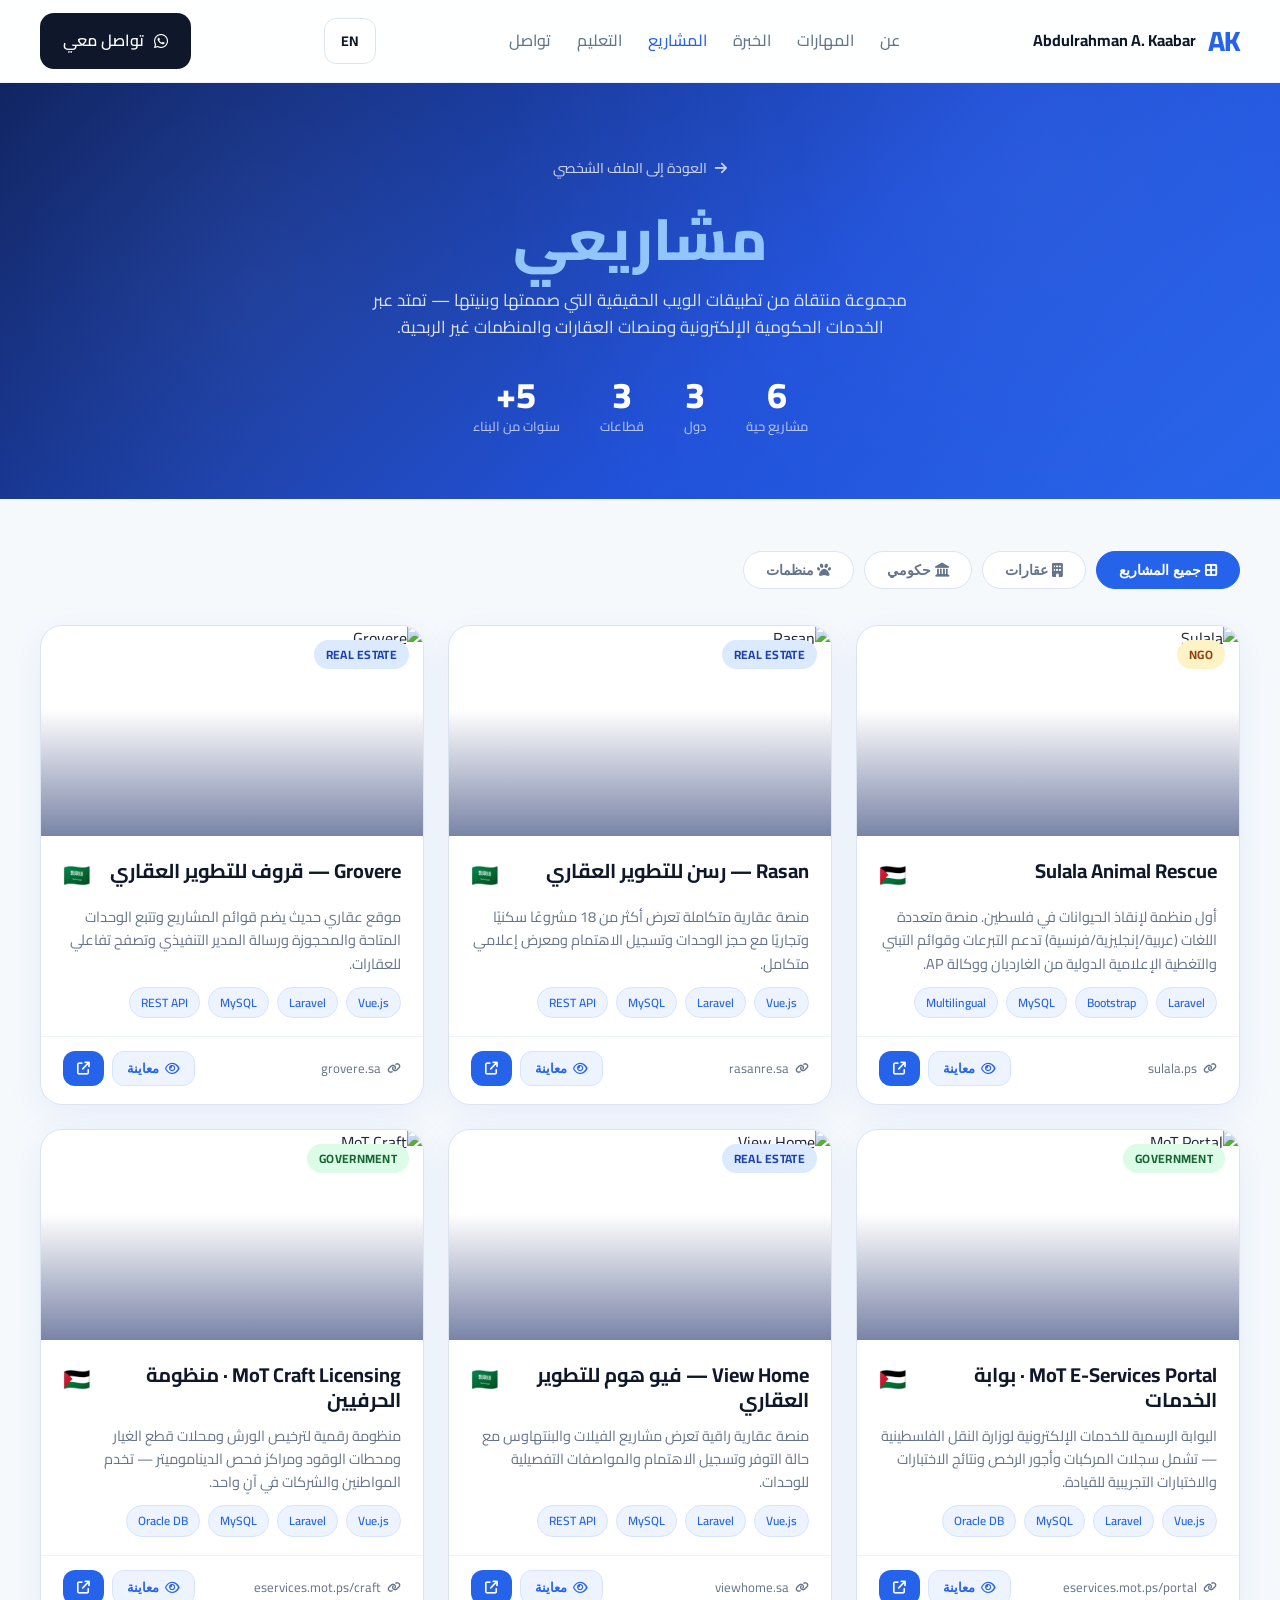
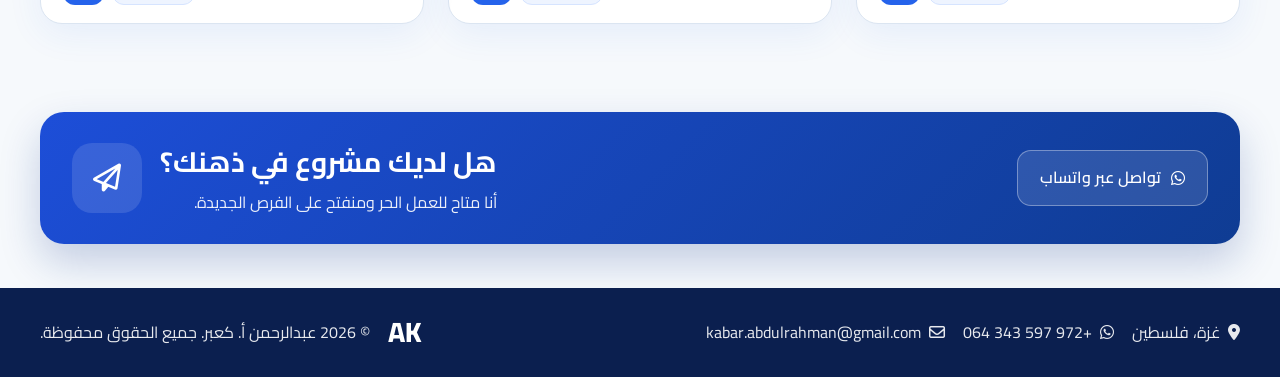
==== projects.html @ 9b55943f "first commit" ====
﻿<!DOCTYPE html>
<html lang="ar" dir="rtl">
<head>
  <meta charset="UTF-8" />
  <meta name="viewport" content="width=device-width, initial-scale=1.0" />
  <title>Projects | Abdulrahman A. Kaabar</title>

  <link rel="preconnect" href="https://fonts.googleapis.com">
  <link rel="preconnect" href="https://fonts.gstatic.com" crossorigin>
  <link href="https://fonts.googleapis.com/css2?family=Inter:wght@400;500;600;700;800&display=swap" rel="stylesheet">
  <link rel="stylesheet" href="https://cdnjs.cloudflare.com/ajax/libs/font-awesome/6.5.2/css/all.min.css" />
  <link rel="stylesheet" href="style.css" />
  <!-- Anti-flash: apply saved language before render -->
  <script>(function(){var l=localStorage.getItem('cv_lang')||'ar';document.documentElement.lang=l;document.documentElement.dir=l==='ar'?'rtl':'ltr';}())</script>

  <style>
    /* Hero banner */
    .projects-hero {
      background: linear-gradient(135deg, #0b1f5e 0%, #1d4ed8 60%, #2563eb 100%);
      padding: 72px 0 60px;
      color: #fff;
      text-align: center;
      position: relative;
      overflow: hidden;
    }
    .projects-hero::before {
      content: "";
      position: absolute;
      inset: 0;
      background-image:
        radial-gradient(circle at 20% 50%, rgba(255,255,255,.06) 0%, transparent 55%),
        radial-gradient(circle at 80% 20%, rgba(255,255,255,.05) 0%, transparent 50%);
    }
    .projects-hero .container { position: relative; }
    .back-link {
      display: inline-flex;
      align-items: center;
      gap: 8px;
      color: rgba(255,255,255,.75);
      font-size: 14px;
      font-weight: 500;
      margin-bottom: 28px;
      transition: color .2s;
    }
    .back-link:hover { color: #fff; }
    .projects-hero h1 {
      font-size: clamp(36px,6vw,58px);
      font-weight: 800;
      line-height: 1.1;
      margin-bottom: 16px;
    }
    .projects-hero h1 span { color: #93c5fd; }
    .projects-hero > .container > p {
      font-size: 17px;
      opacity: .85;
      max-width: 560px;
      margin: 0 auto 36px;
    }
    .stats-row { display: flex; justify-content: center; gap: 40px; flex-wrap: wrap; }
    .stat-item { text-align: center; }
    .stat-item .num { display: block; font-size: 36px; font-weight: 800; color: #fff; line-height: 1; }
    .stat-item .lbl { font-size: 13px; color: rgba(255,255,255,.65); font-weight: 500; margin-top: 4px; }

    /* Section */
    .projects-section { padding: 52px 0 64px; }

    /* Filter bar */
    .filter-bar { display: flex; flex-wrap: wrap; gap: 10px; margin-bottom: 36px; }
    .filter-btn {
      padding: 10px 22px;
      border-radius: 999px;
      border: 1px solid var(--border);
      background: var(--white);
      color: var(--muted);
      font-size: 14px;
      font-weight: 600;
      cursor: pointer;
      transition: all .2s;
    }
    .filter-btn:hover, .filter-btn.active {
      background: var(--primary);
      border-color: var(--primary);
      color: #fff;
    }

    /* Grid */
    .all-projects-grid {
      display: grid;
      grid-template-columns: repeat(3,1fr);
      gap: 24px;
    }

    /* Card */
    .pcard {
      background: var(--white);
      border: 1px solid var(--border);
      border-radius: 22px;
      overflow: hidden;
      box-shadow: var(--shadow);
      display: flex;
      flex-direction: column;
      transition: transform .25s, box-shadow .25s;
    }
    .pcard:hover {
      transform: translateY(-6px);
      box-shadow: 0 20px 50px rgba(37,99,235,.13);
    }
    .pcard-thumb {
      position: relative;
      height: 210px;
      overflow: hidden;
      cursor: pointer;
    }
    .pcard-thumb img {
      width: 100%; height: 100%;
      object-fit: cover;
      transition: transform .4s ease;
    }
    .pcard:hover .pcard-thumb img { transform: scale(1.05); }
    .pcard-thumb-overlay {
      position: absolute;
      inset: 0;
      background: linear-gradient(to top, rgba(11,31,94,.55) 0%, transparent 60%);
      transition: background .25s;
    }
    .pcard-thumb:hover .pcard-thumb-overlay {
      background: linear-gradient(to top, rgba(11,31,94,.72) 0%, rgba(11,31,94,.3) 100%);
    }
    .pcard-preview-hint {
      position: absolute;
      inset: 0;
      display: flex;
      flex-direction: column;
      align-items: center;
      justify-content: center;
      gap: 8px;
      opacity: 0;
      transition: opacity .25s;
      color: #fff;
      font-weight: 700;
      font-size: 15px;
    }
    .pcard-preview-hint i { font-size: 32px; }
    .pcard-thumb:hover .pcard-preview-hint { opacity: 1; }

    .pcard-cat {
      position: absolute;
      top: 14px; left: 14px;
      padding: 5px 12px;
      border-radius: 999px;
      font-size: 12px; font-weight: 700;
      letter-spacing: .3px;
      text-transform: uppercase;
      z-index: 2;
    }
    .cat-ngo        { background: #fef3c7; color: #92400e; }
    .cat-realestate { background: #dbeafe; color: #1e40af; }
    .cat-gov        { background: #dcfce7; color: #166534; }

    .pcard-body {
      padding: 22px 22px 18px;
      flex: 1;
      display: flex;
      flex-direction: column;
      gap: 12px;
    }
    .pcard-title-row {
      display: flex;
      align-items: flex-start;
      justify-content: space-between;
      gap: 10px;
    }
    .pcard-title-row h3 { font-size: 20px; font-weight: 700; color: var(--secondary); line-height: 1.25; }
    .pcard-title-row .pcard-flag { font-size: 22px; flex-shrink: 0; }
    .pcard-desc { color: var(--muted); font-size: 14.5px; line-height: 1.6; flex: 1; }
    .pcard-stack { display: flex; flex-wrap: wrap; gap: 8px; }
    .pcard-stack span {
      background: #eef4ff; color: var(--primary);
      border: 1px solid #d6e4ff;
      padding: 5px 11px;
      border-radius: 999px;
      font-size: 12px; font-weight: 600;
    }

    .pcard-footer {
      padding: 14px 22px 18px;
      display: flex;
      align-items: center;
      justify-content: space-between;
      gap: 10px;
      border-top: 1px solid #edf2f7;
    }
    .pcard-url {
      font-size: 13px; color: var(--muted);
      display: flex; align-items: center; gap: 6px;
      min-width: 0; overflow: hidden;
      text-overflow: ellipsis; white-space: nowrap;
    }
    .pcard-url i { font-size: 11px; flex-shrink: 0; }
    .pcard-actions { display: flex; gap: 8px; flex-shrink: 0; }
    .btn-preview {
      display: inline-flex;
      align-items: center;
      gap: 6px;
      padding: 9px 14px;
      border-radius: 12px;
      background: #eef4ff;
      color: var(--primary);
      border: 1px solid #d6e4ff;
      font-size: 13px; font-weight: 600;
      cursor: pointer;
      transition: all .2s;
    }
    .btn-preview:hover { background: #dbeafe; border-color: #bcd0ff; }
    .pcard-live {
      display: inline-flex;
      align-items: center;
      gap: 7px;
      padding: 9px 14px;
      border-radius: 12px;
      background: var(--primary);
      color: #fff;
      font-size: 13px; font-weight: 600;
      transition: background .2s;
    }
    .pcard-live:hover { background: #1d4ed8; }

    /* ── Browser Preview Modal ─ */
    .preview-backdrop {
      position: fixed;
      inset: 0;
      background: rgba(10,20,50,.72);
      backdrop-filter: blur(6px);
      z-index: 2000;
      display: flex;
      align-items: center;
      justify-content: center;
      opacity: 0;
      pointer-events: none;
      transition: opacity .3s;
    }
    .preview-backdrop.open { opacity: 1; pointer-events: all; }

    .preview-window {
      width: min(1160px, calc(100vw - 32px));
      height: min(780px, calc(100vh - 40px));
      background: #1e2436;
      border-radius: 16px;
      overflow: hidden;
      display: flex;
      flex-direction: column;
      box-shadow: 0 40px 100px rgba(0,0,0,.55);
      transform: scale(.94) translateY(20px);
      transition: transform .3s cubic-bezier(.34,1.56,.64,1);
    }
    .preview-backdrop.open .preview-window {
      transform: scale(1) translateY(0);
    }

    /* title bar */
    .preview-titlebar {
      background: #2a3044;
      padding: 0 16px;
      height: 44px;
      display: flex;
      align-items: center;
      gap: 12px;
      flex-shrink: 0;
      border-bottom: 1px solid rgba(255,255,255,.06);
    }
    .traffic-lights { display: flex; gap: 7px; flex-shrink: 0; }
    .tl {
      width: 13px; height: 13px;
      border-radius: 50%;
      cursor: pointer;
      transition: filter .15s;
    }
    .tl:hover { filter: brightness(.8); }
    .tl-close { background: #ff5f57; }
    .tl-min   { background: #febc2e; }
    .tl-max   { background: #28c840; }

    .preview-addressbar {
      flex: 1;
      display: flex;
      align-items: center;
      gap: 8px;
      background: #1a1f31;
      border-radius: 8px;
      padding: 0 12px;
      height: 30px;
      min-width: 0;
    }
    .preview-addressbar i {
      color: rgba(255,255,255,.35);
      font-size: 12px;
      flex-shrink: 0;
    }
    .preview-url-text {
      font-size: 13px;
      color: rgba(255,255,255,.7);
      font-family: monospace;
      white-space: nowrap;
      overflow: hidden;
      text-overflow: ellipsis;
      flex: 1;
    }
    .preview-nav-btn {
      background: none; border: none;
      color: rgba(255,255,255,.5);
      cursor: pointer; font-size: 14px;
      padding: 6px 8px; border-radius: 6px;
      transition: all .15s; flex-shrink: 0;
    }
    .preview-nav-btn:hover { background: rgba(255,255,255,.08); color: #fff; }

    /* tab strip */
    .preview-tab {
      display: flex;
      align-items: center;
      gap: 8px;
      padding: 0 14px;
      height: 34px;
      background: #151a28;
      flex-shrink: 0;
      border-bottom: 1px solid rgba(255,255,255,.05);
    }
    .tab-favicon {
      width: 14px; height: 14px;
      border-radius: 3px;
      background: #3b82f6;
      display: grid; place-items: center;
      font-size: 9px; color: #fff; flex-shrink: 0;
    }
    .tab-title {
      font-size: 12px;
      color: rgba(255,255,255,.65);
      white-space: nowrap; overflow: hidden;
      text-overflow: ellipsis; max-width: 260px;
    }
    .tab-close-btn {
      margin-left: auto;
      background: none; border: none;
      color: rgba(255,255,255,.35);
      cursor: pointer; font-size: 11px;
      padding: 3px 5px; border-radius: 4px;
      transition: all .15s;
    }
    .tab-close-btn:hover { background: rgba(255,255,255,.1); color: #fff; }

    /* iframe wrapper */
    .preview-iframe-wrap {
      flex: 1;
      position: relative;
      background: #fff;
      overflow: hidden;
    }
    .preview-iframe-wrap iframe {
      width: 100%; height: 100%;
      border: none; display: block;
    }

    /* loader */
    .preview-loader {
      position: absolute; inset: 0;
      background: #f6f9fc;
      display: flex; flex-direction: column;
      align-items: center; justify-content: center;
      gap: 16px; z-index: 10;
      transition: opacity .3s;
    }
    .preview-loader.hidden { opacity: 0; pointer-events: none; }
    .spinner {
      width: 44px; height: 44px;
      border: 4px solid #dbeafe;
      border-top-color: var(--primary);
      border-radius: 50%;
      animation: spin .8s linear infinite;
    }
    @keyframes spin { to { transform: rotate(360deg); } }
    .preview-loader p { color: var(--muted); font-size: 14px; }

    /* fallback */
    .preview-fallback {
      position: absolute; inset: 0;
      background: #f6f9fc;
      display: none;
      flex-direction: column;
      align-items: center; justify-content: center;
      gap: 16px; text-align: center;
      padding: 32px; z-index: 11;
    }
    .preview-fallback.show { display: flex; }
    .fallback-icon {
      width: 72px; height: 72px;
      border-radius: 20px;
      background: #eef4ff;
      color: var(--primary);
      display: grid; place-items: center;
      font-size: 28px;
    }
    .preview-fallback h3 { font-size: 22px; color: var(--secondary); }
    .preview-fallback p { color: var(--muted); max-width: 380px; line-height: 1.6; }
    .fallback-actions {
      display: flex; gap: 10px; flex-wrap: wrap;
      justify-content: center; margin-top: 4px;
    }

    /* status bar */
    .preview-statusbar {
      background: #1a1f31;
      height: 26px;
      display: flex;
      align-items: center;
      justify-content: space-between;
      padding: 0 14px;
      flex-shrink: 0;
    }
    .preview-statusbar span { font-size: 11px; color: rgba(255,255,255,.35); font-family: monospace; }
    .status-dot {
      width: 7px; height: 7px; border-radius: 50%;
      background: #28c840;
      display: inline-block; margin-right: 6px;
    }
    .status-dot.loading { background: #febc2e; animation: pulse 1s infinite; }
    @keyframes pulse { 0%,100%{opacity:1}50%{opacity:.4} }

    .nav-active { color: var(--primary) !important; }

    /* Responsive */
    @media (max-width: 1000px) { .all-projects-grid { grid-template-columns: repeat(2,1fr); } }
    @media (max-width: 640px) {
      .all-projects-grid { grid-template-columns: 1fr; }
      .stats-row { gap: 24px; }
      .preview-window { border-radius: 10px; }
    }
  </style>
</head>
<body>

  <!-- Header -->
  <header class="header">
    <div class="container navbar">
      <a href="index.html" class="logo">
        <span class="logo-mark">AK</span>
        <span class="logo-text">Abdulrahman A. Kaabar</span>
      </a>
      <nav class="nav">
        <a href="index.html#about">About</a>
        <a href="index.html#skills">Skills</a>
        <a href="index.html#experience">Experience</a>
        <a href="index.html#projects" class="nav-active">Projects</a>
        <a href="index.html#education">Education</a>
        <a href="index.html#contact">Contact</a>
      </nav>
      <button class="lang-btn" id="langToggle" onclick="toggleLang()">EN</button>
      <a href="https://wa.me/972597343064" target="_blank" rel="noopener noreferrer" class="btn btn-dark">
        <i class="fa-brands fa-whatsapp"></i>
        Contact Me
      </a>
    </div>
  </header>

  <!-- Hero -->
  <section class="projects-hero">
    <div class="container">
      <a href="index.html" class="back-link">
        <i class="fa-solid fa-arrow-left"></i>
        Back to Portfolio
      </a>
      <h1>My <span>Projects</span></h1>
      <p>
        A curated collection of real-world web applications I designed and built —
        spanning government e-services, real estate platforms, and humanitarian NGOs.
      </p>
      <div class="stats-row">
        <div class="stat-item"><span class="num">6</span><span class="lbl">Live Projects</span></div>
        <div class="stat-item"><span class="num">3</span><span class="lbl">Countries</span></div>
        <div class="stat-item"><span class="num">3</span><span class="lbl">Industry Sectors</span></div>
        <div class="stat-item"><span class="num">5+</span><span class="lbl">Years Building</span></div>
      </div>
    </div>
  </section>

  <!-- Projects -->
  <section class="projects-section">
    <div class="container">

      <div class="filter-bar">
        <button class="filter-btn active" data-filter="all"><i class="fa-solid fa-border-all"></i>&nbsp; All Projects</button>
        <button class="filter-btn" data-filter="realestate"><i class="fa-solid fa-building"></i>&nbsp; Real Estate</button>
        <button class="filter-btn" data-filter="gov"><i class="fa-solid fa-landmark"></i>&nbsp; Government</button>
        <button class="filter-btn" data-filter="ngo"><i class="fa-solid fa-paw"></i>&nbsp; NGO / Non-Profit</button>
      </div>

      <div class="all-projects-grid" id="projectsGrid">

        <!-- 1 Sulala -->
        <div class="pcard" data-cat="ngo">
          <div class="pcard-thumb" onclick="openPreview('https://sulala.ps/','Sulala Animal Rescue')">
            <img src="https://images.unsplash.com/photo-1450778869180-41d0601e046e?auto=format&fit=crop&w=800&q=80" alt="Sulala" />
            <div class="pcard-thumb-overlay"></div>
            <span class="pcard-cat cat-ngo">NGO</span>
            <div class="pcard-preview-hint"><i class="fa-regular fa-eye"></i>Preview Site</div>
          </div>
          <div class="pcard-body">
            <div class="pcard-title-row"><h3>Sulala Animal Rescue</h3><span class="pcard-flag">🇵🇸</span></div>
            <p class="pcard-desc">First animal rescue NGO in Palestine. Multilingual (AR/EN/FR) platform with donations, adoption listings, and international media coverage by The Guardian & AP.</p>
            <div class="pcard-stack"><span>Laravel</span><span>Bootstrap</span><span>MySQL</span><span>Multilingual</span></div>
          </div>
          <div class="pcard-footer">
            <span class="pcard-url"><i class="fa-solid fa-link"></i> sulala.ps</span>
            <div class="pcard-actions">
              <button class="btn-preview" onclick="openPreview('https://sulala.ps/','Sulala Animal Rescue')"><i class="fa-regular fa-eye"></i> Preview</button>
              <a href="https://sulala.ps/" target="_blank" rel="noopener noreferrer" class="pcard-live"><i class="fa-solid fa-arrow-up-right-from-square"></i></a>
            </div>
          </div>
        </div>

        <!-- 2 Rasan -->
        <div class="pcard" data-cat="realestate">
          <div class="pcard-thumb" onclick="openPreview('https://rasanre.sa/','Rasan Real Estate')">
            <img src="https://images.unsplash.com/photo-1582407947304-fd86f028f716?auto=format&fit=crop&w=800&q=80" alt="Rasan" />
            <div class="pcard-thumb-overlay"></div>
            <span class="pcard-cat cat-realestate">Real Estate</span>
            <div class="pcard-preview-hint"><i class="fa-regular fa-eye"></i>Preview Site</div>
          </div>
          <div class="pcard-body">
            <div class="pcard-title-row"><h3>Rasan — رسن للتطوير العقاري</h3><span class="pcard-flag">🇸🇦</span></div>
            <p class="pcard-desc">Full-featured real estate platform. Showcases 18+ residential and commercial projects with unit reservations, interest registration, and a media gallery.</p>
            <div class="pcard-stack"><span>Vue.js</span><span>Laravel</span><span>MySQL</span><span>REST API</span></div>
          </div>
          <div class="pcard-footer">
            <span class="pcard-url"><i class="fa-solid fa-link"></i> rasanre.sa</span>
            <div class="pcard-actions">
              <button class="btn-preview" onclick="openPreview('https://rasanre.sa/','Rasan Real Estate')"><i class="fa-regular fa-eye"></i> Preview</button>
              <a href="https://rasanre.sa/" target="_blank" rel="noopener noreferrer" class="pcard-live"><i class="fa-solid fa-arrow-up-right-from-square"></i></a>
            </div>
          </div>
        </div>

        <!-- 3 Grovere -->
        <div class="pcard" data-cat="realestate">
          <div class="pcard-thumb" onclick="openPreview('http://grovere.sa/','Grovere Real Estate')">
            <img src="https://images.unsplash.com/photo-1486406146926-c627a92ad1ab?auto=format&fit=crop&w=800&q=80" alt="Grovere" />
            <div class="pcard-thumb-overlay"></div>
            <span class="pcard-cat cat-realestate">Real Estate</span>
            <div class="pcard-preview-hint"><i class="fa-regular fa-eye"></i>Preview Site</div>
          </div>
          <div class="pcard-body">
            <div class="pcard-title-row"><h3>Grovere — قروف للتطوير العقاري</h3><span class="pcard-flag">🇸🇦</span></div>
            <p class="pcard-desc">Modern real estate website with project listings, available/reserved unit tracking, CEO message section, and interactive property browsing.</p>
            <div class="pcard-stack"><span>Vue.js</span><span>Laravel</span><span>MySQL</span><span>REST API</span></div>
          </div>
          <div class="pcard-footer">
            <span class="pcard-url"><i class="fa-solid fa-link"></i> grovere.sa</span>
            <div class="pcard-actions">
              <button class="btn-preview" onclick="openPreview('http://grovere.sa/','Grovere Real Estate')"><i class="fa-regular fa-eye"></i> Preview</button>
              <a href="http://grovere.sa/" target="_blank" rel="noopener noreferrer" class="pcard-live"><i class="fa-solid fa-arrow-up-right-from-square"></i></a>
            </div>
          </div>
        </div>

        <!-- 4 MoT Portal -->
        <div class="pcard" data-cat="gov">
          <div class="pcard-thumb" onclick="openPreview('https://eservices.mot.ps/portal','MoT E-Services Portal')">
            <img src="https://images.unsplash.com/photo-1551288049-bebda4e38f71?auto=format&fit=crop&w=800&q=80" alt="MoT Portal" />
            <div class="pcard-thumb-overlay"></div>
            <span class="pcard-cat cat-gov">Government</span>
            <div class="pcard-preview-hint"><i class="fa-regular fa-eye"></i>Preview Site</div>
          </div>
          <div class="pcard-body">
            <div class="pcard-title-row"><h3>MoT E-Services Portal · بوابة الخدمات</h3><span class="pcard-flag">🇵🇸</span></div>
            <p class="pcard-desc">Official e-services portal for the Palestinian Ministry of Transport. Covers vehicle records, license fees, exam results, and mock driving tests.</p>
            <div class="pcard-stack"><span>Vue.js</span><span>Laravel</span><span>MySQL</span><span>Oracle DB</span></div>
          </div>
          <div class="pcard-footer">
            <span class="pcard-url"><i class="fa-solid fa-link"></i> eservices.mot.ps/portal</span>
            <div class="pcard-actions">
              <button class="btn-preview" onclick="openPreview('https://eservices.mot.ps/portal','MoT E-Services Portal')"><i class="fa-regular fa-eye"></i> Preview</button>
              <a href="https://eservices.mot.ps/portal" target="_blank" rel="noopener noreferrer" class="pcard-live"><i class="fa-solid fa-arrow-up-right-from-square"></i></a>
            </div>
          </div>
        </div>

        <!-- 5 View Home -->
        <div class="pcard" data-cat="realestate">
          <div class="pcard-thumb" onclick="openPreview('http://viewhome.sa/','View Home Real Estate')">
            <img src="https://images.unsplash.com/photo-1570129477492-45c003edd2be?auto=format&fit=crop&w=800&q=80" alt="View Home" />
            <div class="pcard-thumb-overlay"></div>
            <span class="pcard-cat cat-realestate">Real Estate</span>
            <div class="pcard-preview-hint"><i class="fa-regular fa-eye"></i>Preview Site</div>
          </div>
          <div class="pcard-body">
            <div class="pcard-title-row"><h3>View Home — فيو هوم للتطوير العقاري</h3><span class="pcard-flag">🇸🇦</span></div>
            <p class="pcard-desc">Premium real estate platform displaying villa and penthouse projects with availability status, interest registration, and detailed unit specifications.</p>
            <div class="pcard-stack"><span>Vue.js</span><span>Laravel</span><span>MySQL</span><span>REST API</span></div>
          </div>
          <div class="pcard-footer">
            <span class="pcard-url"><i class="fa-solid fa-link"></i> viewhome.sa</span>
            <div class="pcard-actions">
              <button class="btn-preview" onclick="openPreview('http://viewhome.sa/','View Home Real Estate')"><i class="fa-regular fa-eye"></i> Preview</button>
              <a href="http://viewhome.sa/" target="_blank" rel="noopener noreferrer" class="pcard-live"><i class="fa-solid fa-arrow-up-right-from-square"></i></a>
            </div>
          </div>
        </div>

        <!-- 6 MoT Craft -->
        <div class="pcard" data-cat="gov">
          <div class="pcard-thumb" onclick="openPreview('https://eservices.mot.ps/craft/','MoT Craft Licensing')">
            <img src="https://images.unsplash.com/photo-1503376780353-7e6692767b70?auto=format&fit=crop&w=800&q=80" alt="MoT Craft" />
            <div class="pcard-thumb-overlay"></div>
            <span class="pcard-cat cat-gov">Government</span>
            <div class="pcard-preview-hint"><i class="fa-regular fa-eye"></i>Preview Site</div>
          </div>
          <div class="pcard-body">
            <div class="pcard-title-row"><h3>MoT Craft Licensing · منظومة الحرفيين</h3><span class="pcard-flag">🇵🇸</span></div>
            <p class="pcard-desc">Digital licensing system for workshops, spare-parts shops, petrol stations, and dynamometer inspection centres — serving citizens and businesses alike.</p>
            <div class="pcard-stack"><span>Vue.js</span><span>Laravel</span><span>MySQL</span><span>Oracle DB</span></div>
          </div>
          <div class="pcard-footer">
            <span class="pcard-url"><i class="fa-solid fa-link"></i> eservices.mot.ps/craft</span>
            <div class="pcard-actions">
              <button class="btn-preview" onclick="openPreview('https://eservices.mot.ps/craft/','MoT Craft Licensing')"><i class="fa-regular fa-eye"></i> Preview</button>
              <a href="https://eservices.mot.ps/craft/" target="_blank" rel="noopener noreferrer" class="pcard-live"><i class="fa-solid fa-arrow-up-right-from-square"></i></a>
            </div>
          </div>
        </div>

      </div>
    </div>
  </section>

  <!-- CTA -->
  <section class="section">
    <div class="container">
      <div class="cta">
        <div class="cta-left">
          <div class="cta-icon"><i class="fa-regular fa-paper-plane"></i></div>
          <div>
            <h3>Have a project in mind?</h3>
            <p>I am available for freelance work and open to new opportunities.</p>
          </div>
        </div>
        <a href="https://wa.me/972597343064" target="_blank" rel="noopener noreferrer" class="btn btn-light">
          <i class="fa-brands fa-whatsapp"></i>
          Chat on WhatsApp
        </a>
      </div>
    </div>
  </section>

  <!-- Footer -->
  <footer class="footer">
    <div class="container footer-content">
      <div class="footer-left">
        <span class="footer-logo">AK</span>
        <span>2026 Abdulrahman A. Kaabar. All rights reserved.</span>
      </div>
      <div class="footer-right">
        <span><i class="fa-solid fa-location-dot"></i> Gaza, Palestine</span>
        <a href="https://wa.me/972597343064" target="_blank" rel="noopener noreferrer" style="color:inherit;display:inline-flex;align-items:center;gap:8px;"><i class="fa-brands fa-whatsapp"></i> +972 597 343 064</a>
        <span><i class="fa-regular fa-envelope"></i> kabar.abdulrahman@gmail.com</span>
      </div>
    </div>
  </footer>

  <!-- Browser Preview Modal -->
  <div class="preview-backdrop" id="previewBackdrop" role="dialog" aria-modal="true" aria-label="Site Preview">
    <div class="preview-window" id="previewWindow">

      <!-- Title bar -->
      <div class="preview-titlebar">
        <div class="traffic-lights">
          <div class="tl tl-close" onclick="closePreview()" title="Close"></div>
          <div class="tl tl-min" title="Minimize"></div>
          <div class="tl tl-max" title="Maximize"></div>
        </div>
        <div class="preview-addressbar">
          <i class="fa-solid fa-lock" id="lockIcon"></i>
          <span class="preview-url-text" id="previewUrlText">https://</span>
        </div>
        <button class="preview-nav-btn" onclick="reloadFrame()" title="Reload"><i class="fa-solid fa-rotate-right"></i></button>
        <button class="preview-nav-btn" id="openExtBtn" title="Open in new tab"><i class="fa-solid fa-arrow-up-right-from-square"></i></button>
        <button class="preview-nav-btn" onclick="closePreview()" title="Close"><i class="fa-solid fa-xmark"></i></button>
      </div>

      <!-- Tab strip -->
      <div class="preview-tab">
        <div class="tab-favicon"><i class="fa-solid fa-globe"></i></div>
        <span class="tab-title" id="tabTitle">Loading...</span>
        <button class="tab-close-btn" onclick="closePreview()"><i class="fa-solid fa-xmark"></i></button>
      </div>

      <!-- iframe area -->
      <div class="preview-iframe-wrap">
        <div class="preview-loader" id="previewLoader">
          <div class="spinner"></div>
          <p>Loading preview...</p>
        </div>

        <div class="preview-fallback" id="previewFallback">
          <div class="fallback-icon"><i class="fa-solid fa-shield-halved"></i></div>
          <h3>Preview Blocked</h3>
          <p>
            This site uses security headers (<strong>X-Frame-Options</strong> or <strong>Content-Security-Policy</strong>)
            that prevent embedding in iframes. This is a normal and expected security measure.
          </p>
          <div class="fallback-actions">
            <button class="btn-preview" style="font-size:14px;padding:11px 20px;" onclick="reloadFrame()">
              <i class="fa-solid fa-rotate-right"></i> Try again
            </button>
            <a id="fallbackOpenBtn" href="#" target="_blank" rel="noopener noreferrer"
               class="pcard-live" style="font-size:14px;padding:11px 20px;">
              <i class="fa-solid fa-arrow-up-right-from-square"></i> Open in new tab
            </a>
          </div>
        </div>

        <iframe
          id="previewFrame"
          title="Site Preview"
          sandbox="allow-scripts allow-same-origin allow-forms allow-popups"
          referrerpolicy="no-referrer"
        ></iframe>
      </div>

      <!-- Status bar -->
      <div class="preview-statusbar">
        <span><span class="status-dot" id="statusDot"></span><span id="statusText">Ready</span></span>
        <span id="statusRight">Press ESC to close</span>
      </div>
    </div>
  </div>

  <script>
    /* Filter */
    document.querySelectorAll('.filter-btn').forEach(btn => {
      btn.addEventListener('click', () => {
        document.querySelectorAll('.filter-btn').forEach(b => b.classList.remove('active'));
        btn.classList.add('active');
        const f = btn.dataset.filter;
        document.querySelectorAll('.pcard').forEach(c => {
          c.style.display = (f === 'all' || c.dataset.cat === f) ? '' : 'none';
        });
      });
    });

    /* Preview Modal */
    const backdrop    = document.getElementById('previewBackdrop');
    const frame       = document.getElementById('previewFrame');
    const loader      = document.getElementById('previewLoader');
    const fallback    = document.getElementById('previewFallback');
    const urlText     = document.getElementById('previewUrlText');
    const tabTitle    = document.getElementById('tabTitle');
    const statusDot   = document.getElementById('statusDot');
    const statusText  = document.getElementById('statusText');
    const statusRight = document.getElementById('statusRight');
    const lockIcon    = document.getElementById('lockIcon');
    const openExtBtn  = document.getElementById('openExtBtn');
    const fallbackBtn = document.getElementById('fallbackOpenBtn');

    let currentUrl = '';
    let loadTimer  = null;

    function openPreview(url, title) {
      currentUrl = url;

      loader.classList.remove('hidden');
      fallback.classList.remove('show');
      frame.src = '';
      urlText.textContent     = url;
      tabTitle.textContent    = title;
      fallbackBtn.href        = url;
      openExtBtn.onclick      = () => window.open(url, '_blank', 'noopener,noreferrer');
      statusDot.className     = 'status-dot loading';
      statusDot.style.background = '';
      statusText.textContent  = 'Connecting...';
      statusRight.textContent = 'Press ESC to close';

      const isHttps = url.startsWith('https');
      lockIcon.className   = isHttps ? 'fa-solid fa-lock' : 'fa-solid fa-lock-open';
      lockIcon.style.color = isHttps ? '#4ade80' : '#fbbf24';

      backdrop.classList.add('open');
      document.body.style.overflow = 'hidden';

      loadTimer = setTimeout(() => showFallback(), 8000);
      frame.src = url;
    }

    frame.addEventListener('load', function() {
      clearTimeout(loadTimer);
      let blocked = false;
      try {
        const doc = frame.contentDocument || frame.contentWindow.document;
        if (doc && doc.body && doc.body.innerHTML.trim() === '') blocked = true;
      } catch (e) {
        blocked = false; // cross-origin = loaded fine
      }

      if (blocked) {
        showFallback();
      } else {
        loader.classList.add('hidden');
        fallback.classList.remove('show');
        statusDot.className    = 'status-dot';
        statusDot.style.background = '#28c840';
        statusText.textContent = 'Loaded';
        statusRight.textContent = currentUrl;
      }
    });

    function showFallback() {
      clearTimeout(loadTimer);
      loader.classList.add('hidden');
      fallback.classList.add('show');
      statusDot.className    = 'status-dot';
      statusDot.style.background = '#ff5f57';
      statusText.textContent = 'Blocked by site policy';
    }

    function reloadFrame() {
      loader.classList.remove('hidden');
      fallback.classList.remove('show');
      statusDot.className    = 'status-dot loading';
      statusDot.style.background = '';
      statusText.textContent = 'Connecting...';
      clearTimeout(loadTimer);
      frame.src = '';
      setTimeout(() => {
        loadTimer = setTimeout(() => showFallback(), 8000);
        frame.src = currentUrl;
      }, 80);
    }

    function closePreview() {
      backdrop.classList.remove('open');
      document.body.style.overflow = '';
      clearTimeout(loadTimer);
      setTimeout(() => { frame.src = ''; }, 350);
    }

    backdrop.addEventListener('click', e => { if (e.target === backdrop) closePreview(); });
    document.addEventListener('keydown', e => { if (e.key === 'Escape') closePreview(); });
  </script>

  <!-- i18n -->
  <script>
    const T = {
      ar: {
        lang_lbl: 'EN',
        nav: ['عن', 'المهارات', 'الخبرة', 'المشاريع', 'التعليم', 'تواصل'],
        nav_btn: 'تواصل معي',
        back_link: 'العودة إلى الملف الشخصي',
        hero_h1: 'مشاريعي',
        hero_h1_span: 'مشاريعي',
        hero_h1_html: '<span>مشاريعي</span>',
        hero_p: 'مجموعة منتقاة من تطبيقات الويب الحقيقية التي صممتها وبنيتها — تمتد عبر الخدمات الحكومية الإلكترونية ومنصات العقارات والمنظمات غير الربحية.',
        stats: ['مشاريع حية', 'دول', 'قطاعات', 'سنوات من البناء'],
        filter: ['جميع المشاريع', 'عقارات', 'حكومي', 'منظمات'],
        projs: [
          'أول منظمة لإنقاذ الحيوانات في فلسطين. منصة متعددة اللغات (عربية/إنجليزية/فرنسية) تدعم التبرعات وقوائم التبني والتغطية الإعلامية الدولية من الغارديان ووكالة AP.',
          'منصة عقارية متكاملة تعرض أكثر من 18 مشروعًا سكنيًا وتجاريًا مع حجز الوحدات وتسجيل الاهتمام ومعرض إعلامي متكامل.',
          'موقع عقاري حديث يضم قوائم المشاريع وتتبع الوحدات المتاحة والمحجوزة ورسالة المدير التنفيذي وتصفح تفاعلي للعقارات.',
          'البوابة الرسمية للخدمات الإلكترونية لوزارة النقل الفلسطينية — تشمل سجلات المركبات وأجور الرخص ونتائج الاختبارات والاختبارات التجريبية للقيادة.',
          'منصة عقارية راقية تعرض مشاريع الفيلات والبنتهاوس مع حالة التوفر وتسجيل الاهتمام والمواصفات التفصيلية للوحدات.',
          'منظومة رقمية لترخيص الورش ومحلات قطع الغيار ومحطات الوقود ومراكز فحص الديناموميتر — تخدم المواطنين والشركات في آنٍ واحد.',
        ],
        preview_btn: 'معاينة',
        hint_text: 'معاينة الموقع',
        cta_h3: 'هل لديك مشروع في ذهنك؟',
        cta_p: 'أنا متاح للعمل الحر ومنفتح على الفرص الجديدة.',
        cta_btn: 'تواصل عبر واتساب',
        footer_copy: '© 2026 عبدالرحمن أ. كعبر. جميع الحقوق محفوظة.',
        footer_loc: 'غزة، فلسطين',
        fallback_h3: 'المعاينة محجوبة',
        fallback_p: 'يستخدم هذا الموقع ترويسات أمان (<strong>X-Frame-Options</strong> أو <strong>Content-Security-Policy</strong>) تمنع تضمينه في إطارات iframe. وهذا إجراء أمني طبيعي ومتوقع.',
        try_again: 'حاول مجددًا',
        open_tab: 'فتح في تبويب جديد',
        loader_p: 'جارٍ تحميل المعاينة...',
        status_right: 'اضغط ESC للإغلاق',
      },
      en: {
        lang_lbl: 'العربية',
        nav: ['About', 'Skills', 'Experience', 'Projects', 'Education', 'Contact'],
        nav_btn: 'Contact Me',
        back_link: 'Back to Portfolio',
        hero_h1: 'My Projects',
        hero_h1_html: 'My <span>Projects</span>',
        hero_p: 'A curated collection of real-world web applications I designed and built — spanning government e-services, real estate platforms, and humanitarian NGOs.',
        stats: ['Live Projects', 'Countries', 'Industry Sectors', 'Years Building'],
        filter: ['All Projects', 'Real Estate', 'Government', 'NGO / Non-Profit'],
        projs: [
          'First animal rescue NGO in Palestine. Multilingual (AR/EN/FR) platform with donations, adoption listings, and international media coverage by The Guardian & AP.',
          'Full-featured real estate platform. Showcases 18+ residential and commercial projects with unit reservations, interest registration, and a media gallery.',
          'Modern real estate website with project listings, available/reserved unit tracking, CEO message section, and interactive property browsing.',
          'Official e-services portal for the Palestinian Ministry of Transport. Covers vehicle records, license fees, exam results, and mock driving tests.',
          'Premium real estate platform displaying villa and penthouse projects with availability status, interest registration, and detailed unit specifications.',
          'Digital licensing system for workshops, spare-parts shops, petrol stations, and dynamometer inspection centres — serving citizens and businesses alike.',
        ],
        preview_btn: 'Preview',
        hint_text: 'Preview Site',
        cta_h3: 'Have a project in mind?',
        cta_p: 'I am available for freelance work and open to new opportunities.',
        cta_btn: 'Chat on WhatsApp',
        footer_copy: '© 2026 Abdulrahman A. Kaabar. All rights reserved.',
        footer_loc: 'Gaza, Palestine',
        fallback_h3: 'Preview Blocked',
        fallback_p: 'This site uses security headers (<strong>X-Frame-Options</strong> or <strong>Content-Security-Policy</strong>) that prevent embedding in iframes. This is a normal and expected security measure.',
        try_again: 'Try again',
        open_tab: 'Open in new tab',
        loader_p: 'Loading preview...',
        status_right: 'Press ESC to close',
      }
    };

    function setTxt(el, text) {
      if (!el) return;
      let done = false;
      el.childNodes.forEach(n => {
        if (n.nodeType === 3 && n.textContent.trim()) {
          n.textContent = ' ' + text + ' ';
          done = true;
        }
      });
      if (!done) el.textContent = text;
    }

    function applyLang(lang) {
      const t = T[lang];
      const D = document;
      D.documentElement.lang = lang;
      D.documentElement.dir = lang === 'ar' ? 'rtl' : 'ltr';

      /* Lang toggle */
      const lb = D.getElementById('langToggle');
      if (lb) lb.textContent = t.lang_lbl;

      /* Nav */
      D.querySelectorAll('.nav a').forEach((a, i) => { if (t.nav[i]) a.textContent = t.nav[i]; });
      setTxt(D.querySelector('.navbar .btn-dark'), t.nav_btn);

      /* Back link */
      setTxt(D.querySelector('.back-link'), t.back_link);

      /* Hero h1 */
      const h1 = D.querySelector('.projects-hero h1');
      if (h1) h1.innerHTML = t.hero_h1_html;

      /* Hero paragraph */
      const heroPara = D.querySelector('.projects-hero > .container > p');
      if (heroPara) heroPara.textContent = t.hero_p;

      /* Stats labels */
      D.querySelectorAll('.stat-item .lbl').forEach((lbl, i) => {
        if (t.stats[i]) lbl.textContent = t.stats[i];
      });

      /* Filter buttons */
      D.querySelectorAll('.filter-btn').forEach((btn, i) => {
        if (t.filter[i]) setTxt(btn, t.filter[i]);
      });

      /* Project cards */
      D.querySelectorAll('.pcard').forEach((card, i) => {
        if (!t.projs[i]) return;
        const descEl = card.querySelector('.pcard-desc');
        if (descEl) descEl.textContent = t.projs[i];
        card.querySelectorAll('.btn-preview').forEach(b => setTxt(b, t.preview_btn));
        const hint = card.querySelector('.pcard-preview-hint');
        if (hint) setTxt(hint, t.hint_text);
      });

      /* CTA */
      const ctaH3 = D.querySelector('.cta h3');
      if (ctaH3) ctaH3.textContent = t.cta_h3;
      const ctaP = D.querySelector('.cta p');
      if (ctaP) ctaP.textContent = t.cta_p;
      setTxt(D.querySelector('.section .btn-light'), t.cta_btn);

      /* Footer */
      const fSpans = D.querySelectorAll('.footer-left span');
      if (fSpans[1]) fSpans[1].textContent = t.footer_copy;
      setTxt(D.querySelector('.footer-right span'), t.footer_loc);

      /* Preview modal */
      const fallH3 = D.querySelector('.preview-fallback h3');
      if (fallH3) fallH3.textContent = t.fallback_h3;
      const fallP = D.querySelector('.preview-fallback p');
      if (fallP) fallP.innerHTML = t.fallback_p;
      setTxt(D.querySelector('.fallback-actions .btn-preview'), t.try_again);
      setTxt(D.getElementById('fallbackOpenBtn'), t.open_tab);
      const loaderP = D.querySelector('.preview-loader p');
      if (loaderP) loaderP.textContent = t.loader_p;
      const statusRight = D.getElementById('statusRight');
      if (statusRight) statusRight.textContent = t.status_right;
    }

    function toggleLang() {
      const next = document.documentElement.lang === 'ar' ? 'en' : 'ar';
      localStorage.setItem('cv_lang', next);
      applyLang(next);
    }

    applyLang(localStorage.getItem('cv_lang') || 'ar');
  </script>

</body>
</html>
---- style.css ----
@import url('https://fonts.googleapis.com/css2?family=Cairo:wght@400;500;600;700;800&display=swap');

:root {
  --primary: #2563eb;
  --primary-dark: #173b8f;
  --secondary: #0f172a;
  --text: #1e293b;
  --muted: #64748b;
  --border: #dbe5f1;
  --bg: #f6f9fc;
  --white: #ffffff;
  --shadow: 0 10px 35px rgba(37, 99, 235, 0.08);
  --radius: 20px;
}

* {
  margin: 0;
  padding: 0;
  box-sizing: border-box;
}

html {
  scroll-behavior: smooth;
}

body {
  font-family: "Inter", sans-serif;
  background: var(--bg);
  color: var(--text);
  line-height: 1.6;
}

img {
  display: block;
  max-width: 100%;
}

a {
  text-decoration: none;
  color: inherit;
}

ul {
  padding-left: 18px;
}

.container {
  width: min(1200px, calc(100% - 32px));
  margin-inline: auto;
}

.section {
  padding: 24px 0;
}

.card {
  background: var(--white);
  border: 1px solid var(--border);
  border-radius: var(--radius);
  box-shadow: var(--shadow);
  padding: 28px;
}

.section-card-title {
  font-size: 24px;
  font-weight: 700;
  margin-bottom: 20px;
  color: var(--secondary);
}

/* Header */
.header {
  position: sticky;
  top: 0;
  z-index: 999;
  background: rgba(255, 255, 255, 0.9);
  backdrop-filter: blur(10px);
  border-bottom: 1px solid #edf2f7;
}

.navbar {
  min-height: 82px;
  display: flex;
  align-items: center;
  justify-content: space-between;
  gap: 20px;
}

.logo {
  display: flex;
  align-items: center;
  gap: 12px;
  font-weight: 700;
}

.logo-mark {
  font-size: 28px;
  font-weight: 800;
  color: var(--primary);
  letter-spacing: -1px;
}

.logo-text {
  font-size: 16px;
  color: var(--secondary);
}

.nav {
  display: flex;
  align-items: center;
  gap: 26px;
}

.nav a {
  color: var(--muted);
  font-weight: 500;
  transition: 0.3s ease;
}

.nav a:hover,
.nav-active {
  color: var(--primary);
}

/* Buttons */
.btn {
  display: inline-flex;
  align-items: center;
  gap: 10px;
  padding: 14px 22px;
  border-radius: 14px;
  font-weight: 600;
  transition: 0.3s ease;
  border: 1px solid transparent;
}

.btn-primary {
  background: var(--primary);
  color: var(--white);
}

.btn-primary:hover {
  background: #1d4ed8;
}

.btn-outline {
  background: var(--white);
  color: var(--primary);
  border-color: #bcd0ff;
}

.btn-outline:hover {
  background: #eef4ff;
}

.btn-dark {
  background: var(--secondary);
  color: var(--white);
}

.btn-dark:hover {
  background: #1e293b;
}

.btn-light {
  background: rgba(255, 255, 255, 0.12);
  border: 1px solid rgba(255, 255, 255, 0.35);
  color: var(--white);
}

.btn-light:hover {
  background: rgba(255, 255, 255, 0.18);
}

/* Hero */
.hero {
  padding: 44px 0 24px;
}

.hero-grid {
  display: grid;
  grid-template-columns: 1.2fr 0.9fr;
  gap: 40px;
  align-items: center;
}

.badge {
  display: inline-flex;
  align-items: center;
  gap: 10px;
  padding: 10px 16px;
  background: #eef4ff;
  color: var(--primary);
  border: 1px solid #d6e4ff;
  border-radius: 999px;
  font-weight: 600;
  font-size: 14px;
  margin-bottom: 20px;
}

.dot {
  width: 10px;
  height: 10px;
  background: var(--primary);
  border-radius: 50%;
}

.hero-content h1 {
  font-size: clamp(42px, 7vw, 78px);
  line-height: 0.95;
  color: #0b1f5e;
  font-weight: 800;
  margin-bottom: 18px;
}

.hero-content h2 {
  font-size: 32px;
  color: var(--primary);
  margin-bottom: 18px;
}

.hero-desc {
  max-width: 700px;
  color: var(--muted);
  font-size: 16px;
  margin-bottom: 26px;
}

.hero-actions {
  display: flex;
  flex-wrap: wrap;
  gap: 14px;
  margin-bottom: 24px;
}

.info-chips {
  display: flex;
  flex-wrap: wrap;
  gap: 12px;
  margin-bottom: 18px;
}

.chip {
  display: inline-flex;
  align-items: center;
  gap: 10px;
  background: var(--white);
  border: 1px solid var(--border);
  padding: 12px 16px;
  border-radius: 14px;
  color: var(--muted);
  font-size: 14px;
  transition: border-color .2s, color .2s;
}
a.chip:hover {
  border-color: #25d366;
  color: #25d366;
}

.socials {
  display: flex;
  gap: 14px;
}

.socials a {
  width: 46px;
  height: 46px;
  border-radius: 14px;
  display: grid;
  place-items: center;
  border: 1px solid var(--border);
  background: var(--white);
  color: var(--secondary);
  transition: 0.3s ease;
}

.socials a:hover {
  color: var(--primary);
  border-color: #bcd0ff;
  transform: translateY(-2px);
}

.hero-image-wrap {
  position: relative;
  min-height: 560px;
  display: flex;
  align-items: center;
  justify-content: center;
}

.hero-shape {
  position: absolute;
  width: 85%;
  height: 88%;
  background: linear-gradient(180deg, #dbeafe, #eff6ff);
  clip-path: polygon(25% 0%, 75% 0%, 100% 20%, 100% 80%, 75% 100%, 25% 100%, 0 80%, 0 20%);
  border-radius: 40px;
}

.hero-image {
  position: relative;
  z-index: 2;
  max-height: 560px;
  object-fit: cover;
  border-radius: 28px;
}

/* About */
.about-card {
  display: grid;
  grid-template-columns: 1.2fr 1fr;
  gap: 26px;
}

.about-main {
  display: flex;
  gap: 18px;
}

.about-icon {
  min-width: 86px;
  height: 86px;
  border-radius: 24px;
  background: #eef4ff;
  color: var(--primary);
  display: grid;
  place-items: center;
  font-size: 34px;
  border: 1px solid #d6e4ff;
}

.about-main p {
  color: var(--muted);
}

.about-highlights {
  display: grid;
  grid-template-columns: repeat(4, 1fr);
  gap: 16px;
}

.highlight {
  text-align: center;
  padding: 8px 10px;
}

.highlight i {
  font-size: 26px;
  color: var(--primary);
  margin-bottom: 10px;
}

.highlight h4 {
  font-size: 15px;
  color: var(--secondary);
  margin-bottom: 8px;
}

.highlight p {
  color: var(--muted);
  font-size: 13px;
}

/* Layout */
.two-cols {
  display: grid;
  grid-template-columns: 0.95fr 1.45fr;
  gap: 24px;
}

.block-title {
  font-size: 15px;
  font-weight: 700;
  color: var(--secondary);
  margin-bottom: 14px;
}

/* Skills */
.skill-grid {
  display: grid;
  grid-template-columns: repeat(2, 1fr);
  gap: 14px;
  margin-bottom: 22px;
}

.skill-box {
  border: 1px solid var(--border);
  border-radius: 16px;
  background: #fbfdff;
  padding: 18px 16px;
  display: flex;
  align-items: center;
  gap: 12px;
  min-height: 76px;
}

.skill-box i {
  font-size: 24px;
  color: var(--primary);
}

.skill-box span {
  font-weight: 600;
  color: var(--text);
}

.languages {
  display: grid;
  grid-template-columns: repeat(2, 1fr);
  gap: 14px;
}

.language-box {
  border: 1px solid var(--border);
  border-radius: 16px;
  padding: 16px;
  display: flex;
  gap: 14px;
  align-items: center;
}

.lang-circle {
  width: 46px;
  height: 46px;
  border-radius: 50%;
  background: var(--primary);
  color: var(--white);
  display: grid;
  place-items: center;
  font-weight: 700;
}

.language-box strong {
  display: block;
  color: var(--secondary);
}

.language-box span {
  color: var(--muted);
  font-size: 14px;
}

/* Experience */
.timeline {
  position: relative;
  padding-left: 18px;
}

.timeline::before {
  content: "";
  position: absolute;
  left: 6px;
  top: 8px;
  bottom: 8px;
  width: 2px;
  background: #dbe7ff;
}

.timeline-item {
  position: relative;
  padding-left: 24px;
  margin-bottom: 28px;
}

.timeline-item:last-child {
  margin-bottom: 0;
}

.timeline-dot {
  position: absolute;
  left: -1px;
  top: 6px;
  width: 14px;
  height: 14px;
  background: var(--white);
  border: 3px solid var(--primary);
  border-radius: 50%;
  z-index: 2;
}

.timeline-content h4 {
  font-size: 18px;
  color: var(--secondary);
}

.timeline-content span {
  color: var(--primary);
  font-size: 14px;
  font-weight: 500;
}

.timeline-top {
  display: flex;
  justify-content: space-between;
  gap: 16px;
  align-items: start;
  margin-bottom: 10px;
}

.timeline-top small {
  color: var(--muted);
  font-weight: 600;
}

.timeline-content ul {
  color: var(--muted);
  font-size: 15px;
}

/* Projects */
.section-head {
  display: flex;
  align-items: center;
  justify-content: space-between;
  margin-bottom: 18px;
}

.section-head h3 {
  font-size: 28px;
  color: var(--secondary);
}

.view-all {
  color: var(--primary);
  font-weight: 600;
}

.projects-grid {
  display: grid;
  grid-template-columns: repeat(3, 1fr);
  gap: 20px;
}

.project-card {
  background: var(--white);
  border: 1px solid var(--border);
  border-radius: 20px;
  overflow: hidden;
  box-shadow: var(--shadow);
}

.project-card img {
  width: 100%;
  height: 220px;
  object-fit: cover;
}

.project-body {
  padding: 20px;
}

.project-body h4 {
  font-size: 22px;
  color: var(--secondary);
  margin-bottom: 10px;
}

.project-body p {
  color: var(--muted);
  margin-bottom: 16px;
}

.tags {
  display: flex;
  flex-wrap: wrap;
  gap: 10px;
}

.tags span {
  background: #eef4ff;
  color: var(--primary);
  border: 1px solid #d6e4ff;
  padding: 7px 12px;
  border-radius: 999px;
  font-size: 13px;
  font-weight: 600;
}

/* Education / Training */
.edu-item,
.training-item {
  display: grid;
  grid-template-columns: auto 1fr auto;
  gap: 16px;
  align-items: center;
  padding: 16px 0;
  border-bottom: 1px solid #edf2f7;
}

.edu-item:last-child,
.training-item:last-child {
  border-bottom: none;
}

.edu-icon {
  width: 54px;
  height: 54px;
  border-radius: 16px;
  background: #eef4ff;
  color: var(--primary);
  display: grid;
  place-items: center;
  font-size: 22px;
}

.edu-info h4,
.training-item h4 {
  color: var(--secondary);
  margin-bottom: 4px;
}

.edu-info p,
.training-item p {
  color: var(--muted);
  font-size: 14px;
}

.edu-item span,
.training-item span {
  color: var(--muted);
  font-size: 14px;
  font-weight: 500;
}

/* CTA */
.cta {
  background: linear-gradient(135deg, #1d4ed8, #0f3c93);
  color: var(--white);
  border-radius: 24px;
  padding: 28px 32px;
  display: flex;
  align-items: center;
  justify-content: space-between;
  gap: 20px;
  box-shadow: 0 18px 40px rgba(13, 52, 136, 0.22);
}

.cta-left {
  display: flex;
  align-items: center;
  gap: 18px;
}

.cta-icon {
  width: 70px;
  height: 70px;
  border-radius: 20px;
  display: grid;
  place-items: center;
  background: rgba(255, 255, 255, 0.12);
  font-size: 28px;
}

.cta h3 {
  font-size: 28px;
  margin-bottom: 6px;
}

.cta p {
  opacity: 0.92;
}

/* Footer */
.footer {
  background: #0b1f4f;
  color: rgba(255, 255, 255, 0.9);
  padding: 22px 0;
  margin-top: 20px;
}

.footer-content {
  display: flex;
  align-items: center;
  justify-content: space-between;
  gap: 18px;
  flex-wrap: wrap;
}

.footer-left,
.footer-right {
  display: flex;
  align-items: center;
  gap: 18px;
  flex-wrap: wrap;
}

.footer-logo {
  font-size: 28px;
  font-weight: 800;
  color: #fff;
}

.footer-right span {
  display: inline-flex;
  align-items: center;
  gap: 8px;
}

/* Responsive */
@media (max-width: 1100px) {
  .nav {
    display: none;
  }

  .hero-grid,
  .about-card,
  .two-cols,
  .projects-grid {
    grid-template-columns: 1fr;
  }

  .about-highlights {
    grid-template-columns: repeat(2, 1fr);
  }

  .hero-image-wrap {
    order: -1;
    min-height: 420px;
  }

  .hero-image {
    max-height: 420px;
  }
}

@media (max-width: 768px) {
  .container {
    width: min(100% - 20px, 1200px);
  }

  .card {
    padding: 20px;
  }

  .hero-content h1 {
    font-size: 48px;
  }

  .hero-content h2 {
    font-size: 24px;
  }

  .about-main {
    flex-direction: column;
  }

  .about-highlights {
    grid-template-columns: 1fr;
  }

  .skill-grid,
  .languages {
    grid-template-columns: 1fr;
  }

  .timeline-top,
  .section-head,
  .cta,
  .cta-left,
  .edu-item,
  .training-item {
    grid-template-columns: 1fr;
    flex-direction: column;
    align-items: flex-start;
  }

  .edu-item,
  .training-item {
    display: flex;
  }

  .btn {
    width: 100%;
    justify-content: center;
  }

  .hero-actions {
    flex-direction: column;
  }

  .info-chips {
    flex-direction: column;
  }
}

/* ── Language switcher button ────────────────────────────── */
.lang-btn {
  display: inline-flex;
  align-items: center;
  gap: 6px;
  padding: 9px 16px;
  border-radius: 12px;
  border: 1px solid var(--border);
  background: var(--white);
  color: var(--secondary);
  font-size: 14px;
  font-weight: 700;
  cursor: pointer;
  transition: all .2s;
  font-family: inherit;
  flex-shrink: 0;
  letter-spacing: 0;
}
.lang-btn:hover {
  border-color: var(--primary);
  color: var(--primary);
}

/* ── RTL (Arabic) overrides ──────────────────────────────── */
[dir="rtl"] body {
  font-family: "Cairo", sans-serif;
}

/* Timeline */
[dir="rtl"] .timeline {
  padding-left: 0;
  padding-right: 18px;
}
[dir="rtl"] .timeline::before {
  left: auto;
  right: 6px;
}
[dir="rtl"] .timeline-item {
  padding-left: 0;
  padding-right: 24px;
}
[dir="rtl"] .timeline-dot {
  left: auto;
  right: -1px;
}

/* Project cards category badge */
[dir="rtl"] .pcard-cat {
  left: auto;
  right: 14px;
}

/* Flip directional arrows */
[dir="rtl"] .view-all i,
[dir="rtl"] .back-link i {
  transform: scaleX(-1);
}

/* section-head: keep h3 on right, link on left in RTL */
[dir="rtl"] .section-head {
  flex-direction: row-reverse;
}

/* About card two-col: keep text first in RTL */
[dir="rtl"] .about-card {
  direction: rtl;
}

/* Highlight text align */
[dir="rtl"] .highlight {
  text-align: center;
}

/* Edu item: icons stay inline */
[dir="rtl"] .edu-item,
[dir="rtl"] .training-item {
  direction: rtl;
}

/* CTA */
[dir="rtl"] .cta {
  flex-direction: row-reverse;
}
[dir="rtl"] .cta-left {
  flex-direction: row-reverse;
}

/* Footer */
[dir="rtl"] .footer-content {
  flex-direction: row-reverse;
}
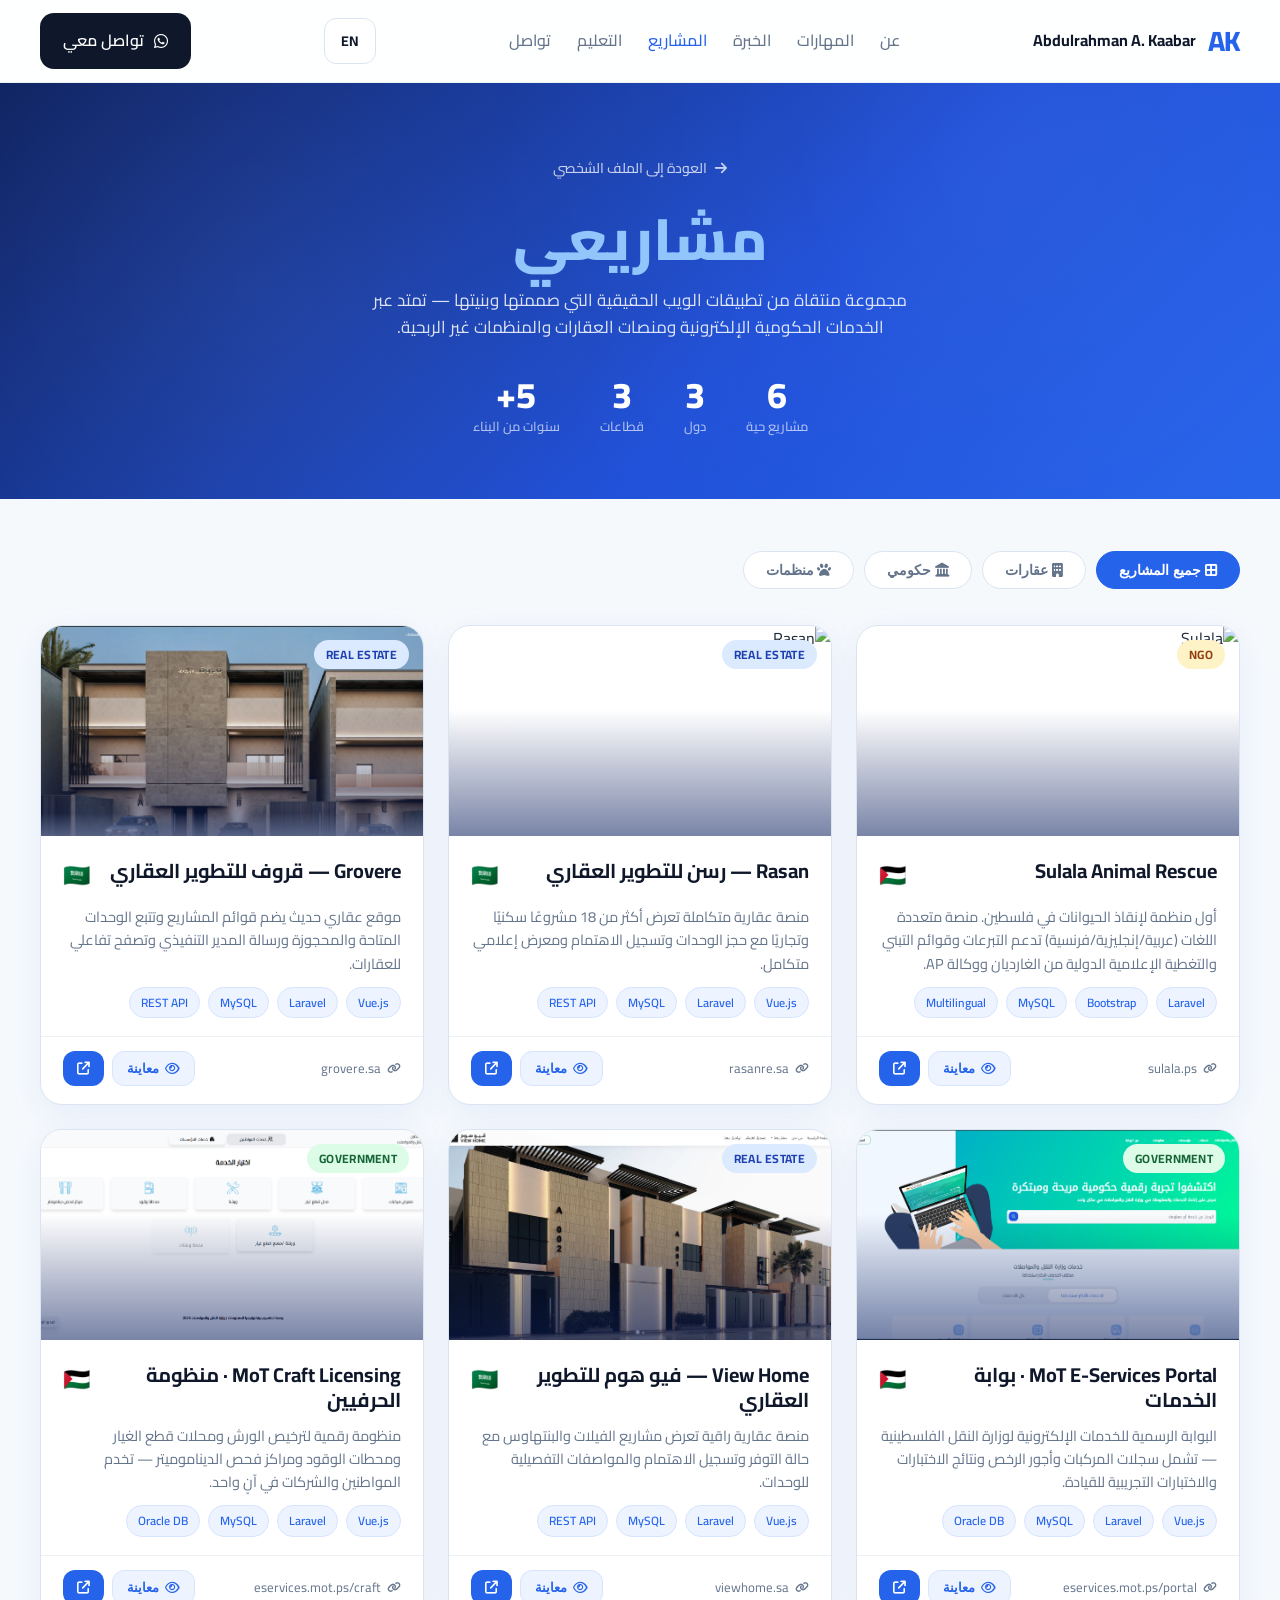
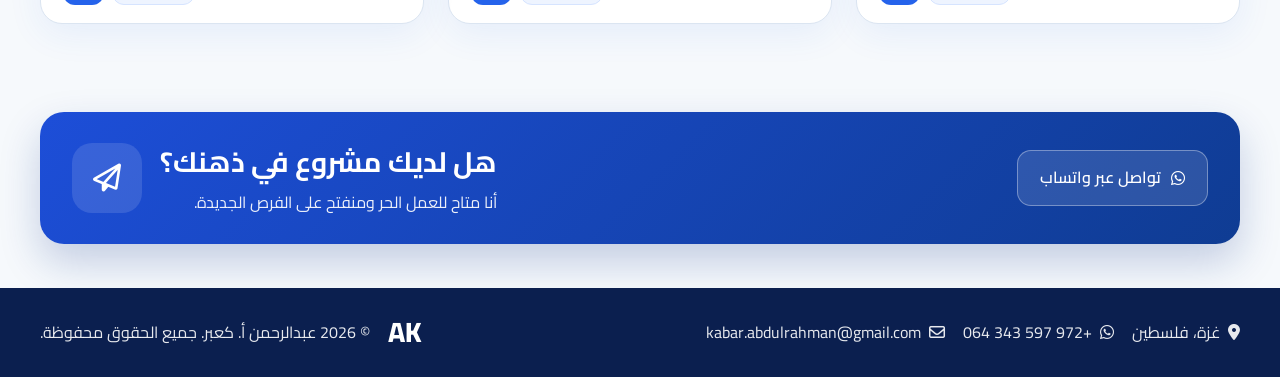
==== commit ca2a2b50: "Update project images and replace external links with local assets" ====
--- a/projects.html
+++ b/projects.html
@@ -3,7 +3,32 @@
 <head>
   <meta charset="UTF-8" />
   <meta name="viewport" content="width=device-width, initial-scale=1.0" />
-  <title>Projects | Abdulrahman A. Kaabar</title>
+  <title>Projects Portfolio | Abdulrahman A. Kaabar — Vue.js &amp; Laravel Developer</title>
+
+  <!-- SEO Primary -->
+  <meta name="description" content="Portfolio of real-world web projects by Abdulrahman A. Kaabar — including Sulala NGO, Rasan &amp; Grovere real estate platforms, and Palestinian Ministry of Transport e-services portals." />
+  <meta name="keywords" content="Abdulrahman Kaabar projects, Vue.js Laravel portfolio, Palestine web developer projects, Sulala, Rasan real estate, Ministry of Transport e-services, مشاريع مطور ويب" />
+  <meta name="author" content="Abdulrahman A. Kaabar" />
+  <meta name="robots" content="index, follow" />
+  <link rel="canonical" href="https://abdulrahman-kaabar.com/projects.html" />
+
+  <!-- Open Graph -->
+  <meta property="og:type" content="website" />
+  <meta property="og:title" content="Projects | Abdulrahman A. Kaabar — Full-Stack Developer" />
+  <meta property="og:description" content="6 live web projects spanning government e-services, real estate platforms, and NGO apps — built with Vue.js &amp; Laravel." />
+  <meta property="og:url" content="https://abdulrahman-kaabar.com/projects.html" />
+  <meta property="og:image" content="https://abdulrahman-kaabar.com/og-image.jpg" />
+  <meta property="og:image:width" content="1200" />
+  <meta property="og:image:height" content="630" />
+  <meta property="og:locale" content="ar_PS" />
+  <meta property="og:locale:alternate" content="en_US" />
+  <meta property="og:site_name" content="Abdulrahman A. Kaabar — Portfolio" />
+
+  <!-- Twitter Card -->
+  <meta name="twitter:card" content="summary_large_image" />
+  <meta name="twitter:title" content="Projects | Abdulrahman A. Kaabar — Full-Stack Developer" />
+  <meta name="twitter:description" content="6 live web projects spanning government e-services, real estate platforms, and NGO apps — built with Vue.js &amp; Laravel." />
+  <meta name="twitter:image" content="https://abdulrahman-kaabar.com/og-image.jpg" />
 
   <link rel="preconnect" href="https://fonts.googleapis.com">
   <link rel="preconnect" href="https://fonts.gstatic.com" crossorigin>
@@ -12,6 +37,33 @@
   <link rel="stylesheet" href="style.css" />
   <!-- Anti-flash: apply saved language before render -->
   <script>(function(){var l=localStorage.getItem('cv_lang')||'ar';document.documentElement.lang=l;document.documentElement.dir=l==='ar'?'rtl':'ltr';}())</script>
+
+  <!-- Structured Data (JSON-LD) -->
+  <script type="application/ld+json">
+  {
+    "@context": "https://schema.org",
+    "@type": "CollectionPage",
+    "name": "Projects — Abdulrahman A. Kaabar",
+    "description": "A curated collection of 6 live web applications built by Abdulrahman A. Kaabar spanning real estate, government e-services, and NGO sectors.",
+    "url": "https://abdulrahman-kaabar.com/projects.html",
+    "author": {
+      "@type": "Person",
+      "name": "Abdulrahman A. Kaabar",
+      "url": "https://abdulrahman-kaabar.com/"
+    },
+    "mainEntity": {
+      "@type": "ItemList",
+      "itemListElement": [
+        { "@type": "ListItem", "position": 1, "name": "Sulala Animal Rescue", "url": "https://sulala.ps/" },
+        { "@type": "ListItem", "position": 2, "name": "Rasan Real Estate", "url": "https://rasanre.sa/" },
+        { "@type": "ListItem", "position": 3, "name": "Grovere Real Estate", "url": "http://grovere.sa/" },
+        { "@type": "ListItem", "position": 4, "name": "MoT E-Services Portal", "url": "https://eservices.mot.ps/portal" },
+        { "@type": "ListItem", "position": 5, "name": "View Home Real Estate", "url": "http://viewhome.sa/" },
+        { "@type": "ListItem", "position": 6, "name": "MoT Craft Licensing", "url": "https://eservices.mot.ps/craft/" }
+      ]
+    }
+  }
+  </script>
 
   <style>
     /* Hero banner */
@@ -542,7 +594,7 @@
         <!-- 3 Grovere -->
         <div class="pcard" data-cat="realestate">
           <div class="pcard-thumb" onclick="openPreview('http://grovere.sa/','Grovere Real Estate')">
-            <img src="https://images.unsplash.com/photo-1486406146926-c627a92ad1ab?auto=format&fit=crop&w=800&q=80" alt="Grovere" />
+            <img src="./images/grove.png" alt="Grovere" />
             <div class="pcard-thumb-overlay"></div>
             <span class="pcard-cat cat-realestate">Real Estate</span>
             <div class="pcard-preview-hint"><i class="fa-regular fa-eye"></i>Preview Site</div>
@@ -564,7 +616,7 @@
         <!-- 4 MoT Portal -->
         <div class="pcard" data-cat="gov">
           <div class="pcard-thumb" onclick="openPreview('https://eservices.mot.ps/portal','MoT E-Services Portal')">
-            <img src="https://images.unsplash.com/photo-1551288049-bebda4e38f71?auto=format&fit=crop&w=800&q=80" alt="MoT Portal" />
+            <img src="./images/portal.png" alt="MoT Portal" />
             <div class="pcard-thumb-overlay"></div>
             <span class="pcard-cat cat-gov">Government</span>
             <div class="pcard-preview-hint"><i class="fa-regular fa-eye"></i>Preview Site</div>
@@ -586,7 +638,7 @@
         <!-- 5 View Home -->
         <div class="pcard" data-cat="realestate">
           <div class="pcard-thumb" onclick="openPreview('http://viewhome.sa/','View Home Real Estate')">
-            <img src="https://images.unsplash.com/photo-1570129477492-45c003edd2be?auto=format&fit=crop&w=800&q=80" alt="View Home" />
+            <img src="./images/viewhome.png" alt="View Home" />
             <div class="pcard-thumb-overlay"></div>
             <span class="pcard-cat cat-realestate">Real Estate</span>
             <div class="pcard-preview-hint"><i class="fa-regular fa-eye"></i>Preview Site</div>
@@ -608,7 +660,7 @@
         <!-- 6 MoT Craft -->
         <div class="pcard" data-cat="gov">
           <div class="pcard-thumb" onclick="openPreview('https://eservices.mot.ps/craft/','MoT Craft Licensing')">
-            <img src="https://images.unsplash.com/photo-1503376780353-7e6692767b70?auto=format&fit=crop&w=800&q=80" alt="MoT Craft" />
+            <img src="./images/craft.png" alt="MoT Craft" />
             <div class="pcard-thumb-overlay"></div>
             <span class="pcard-cat cat-gov">Government</span>
             <div class="pcard-preview-hint"><i class="fa-regular fa-eye"></i>Preview Site</div>
--- a/style.css
+++ b/style.css
@@ -843,7 +843,7 @@
 
 /* section-head: keep h3 on right, link on left in RTL */
 [dir="rtl"] .section-head {
-  flex-direction: row-reverse;
+  /* flex-direction: row-reverse; */
 }
 
 /* About card two-col: keep text first in RTL */
